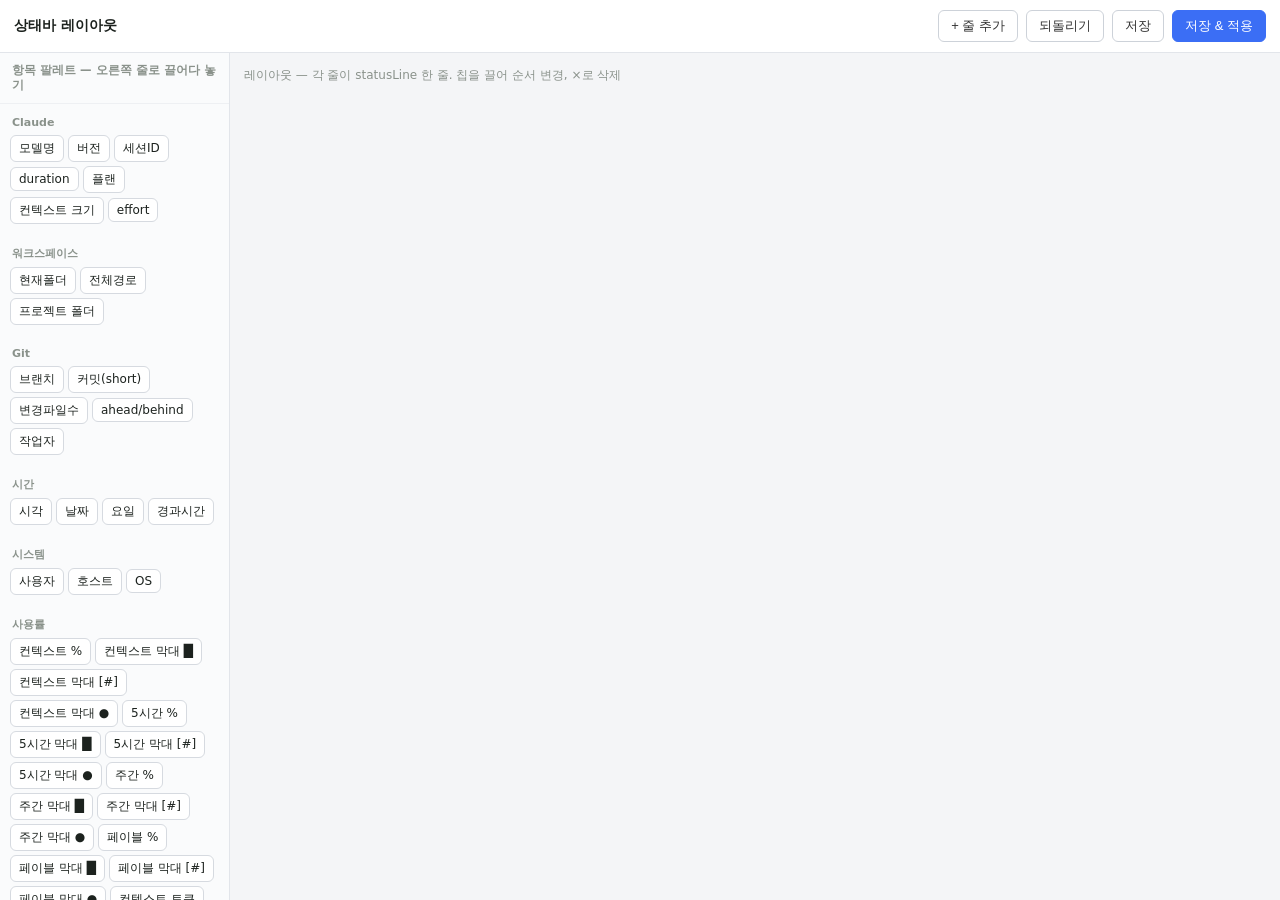
==== ClaudeCodeStatusBar/web/index.html @ 736a868c "feat: P2 StatusBar 모듈 - 상태바 탭에 레이아웃 편집기 + 저장&적용 - ClaudeCodeStatusBar.dll: config.json load/save + s" ====
<!doctype html>
<html lang="ko">
<head>
<meta charset="utf-8">
<meta name="viewport" content="width=device-width, initial-scale=1">
<title>상태바 설정</title>
<link rel="stylesheet" href="app.css">
</head>
<body>
<div class="editor">
  <header class="toolbar">
    <span class="title">상태바 레이아웃</span>
    <div class="tools">
      <button id="addRow" class="btn">+ 줄 추가</button>
      <button id="reloadBtn" class="btn">되돌리기</button>
      <button id="saveBtn" class="btn">저장</button>
      <button id="applyBtn" class="btn primary">저장 &amp; 적용</button>
    </div>
  </header>

  <div id="toast" class="toast" hidden></div>

  <div class="main">
    <aside class="palette">
      <div class="palette-head">항목 팔레트 — 오른쪽 줄로 끌어다 놓기</div>
      <div id="paletteBody" class="palette-body"></div>
    </aside>
    <section class="canvas">
      <div class="canvas-head">레이아웃 — 각 줄이 statusLine 한 줄. 칩을 끌어 순서 변경, ×로 삭제</div>
      <div id="rows" class="rows"></div>
    </section>
  </div>
</div>
<script src="app.js"></script>
</body>
</html>
---- ClaudeCodeStatusBar/web/app.css ----
* { box-sizing: border-box; margin: 0; padding: 0; }
html, body { height: 100%; }
body {
  font-family: "Segoe UI", system-ui, sans-serif;
  background: #f4f5f7; color: #1c221e; overflow: hidden;
}
.editor { height: 100vh; display: flex; flex-direction: column; }

.toolbar {
  display: flex; align-items: center; gap: 12px;
  padding: 10px 14px; background: #fff; border-bottom: 1px solid #e2e5ea; flex: none;
}
.title { font-weight: 600; font-size: 14px; }
.tools { margin-left: auto; display: flex; gap: 8px; }
.btn {
  border: 1px solid #cdd2d9; background: #fff; color: #333;
  padding: 6px 12px; border-radius: 6px; font-size: 13px; cursor: pointer;
}
.btn:hover { background: #f0f1f3; }
.btn.primary { background: #3b6ef5; border-color: #3b6ef5; color: #fff; }
.btn.primary:hover { background: #2f5ed6; }

.toast {
  margin: 8px 14px -2px; padding: 8px 12px; border-radius: 6px; font-size: 13px;
  border: 1px solid #cdd2d9; background: #eef0f3;
}
.toast.ok  { background: #e4f1e9; border-color: #bfe0cc; color: #2f7d51; }
.toast.err { background: #f7e0db; border-color: #e7b6ac; color: #b0392c; }

.main { flex: 1; display: flex; min-height: 0; }

/* 팔레트 */
.palette { flex: 0 0 230px; border-right: 1px solid #e2e5ea; background: #fafbfc; overflow-y: auto; }
.palette-head {
  padding: 10px 12px; font-size: 11.5px; font-weight: 600; color: #8a928b;
  position: sticky; top: 0; background: #fafbfc; border-bottom: 1px solid #eef0f3;
}
.pal-group { padding: 4px 8px 8px; }
.pal-cat { font-size: 11px; color: #8a928b; padding: 8px 4px 4px; font-weight: 600; }
.pal-chip {
  display: inline-block; margin: 2px; padding: 4px 8px; font-size: 12px;
  background: #fff; border: 1px solid #d6dae0; border-radius: 6px; cursor: grab;
}
.pal-chip:hover { border-color: #3b6ef5; color: #2f5ed6; }

/* 캔버스 */
.canvas { flex: 1; overflow-y: auto; padding: 14px; }
.canvas-head { font-size: 12px; color: #8a928b; margin-bottom: 10px; }
.rows { display: flex; flex-direction: column; gap: 10px; }
.row { display: flex; align-items: flex-start; gap: 8px; }
.dropzone {
  flex: 1; min-height: 44px; display: flex; flex-wrap: wrap; align-items: center; gap: 6px;
  padding: 8px; background: #fff; border: 1px dashed #cdd2d9; border-radius: 8px;
}
.dropzone.over { border-color: #3b6ef5; background: #eef3ff; }
.chip {
  display: inline-flex; align-items: center; gap: 6px;
  padding: 4px 6px 4px 10px; font-size: 12px;
  background: #eef1f6; border: 1px solid #d6dae0; border-radius: 6px; cursor: grab;
}
.chip.dragging { opacity: .4; }
.chip-del { border: 0; background: transparent; color: #8a928b; cursor: pointer; font-size: 14px; line-height: 1; padding: 0 2px; }
.chip-del:hover { color: #b0392c; }
.row-del {
  border: 1px solid #e7c9c2; background: #fff; color: #b0392c;
  padding: 8px 10px; border-radius: 6px; font-size: 12px; cursor: pointer; white-space: nowrap;
}
.row-del:hover { background: #f7e0db; }
.empty-hint { color: #b3b8bf; font-size: 12px; padding: 2px 4px; }

button:focus-visible, .pal-chip:focus-visible { outline: 2px solid #3b6ef5; outline-offset: 1px; }
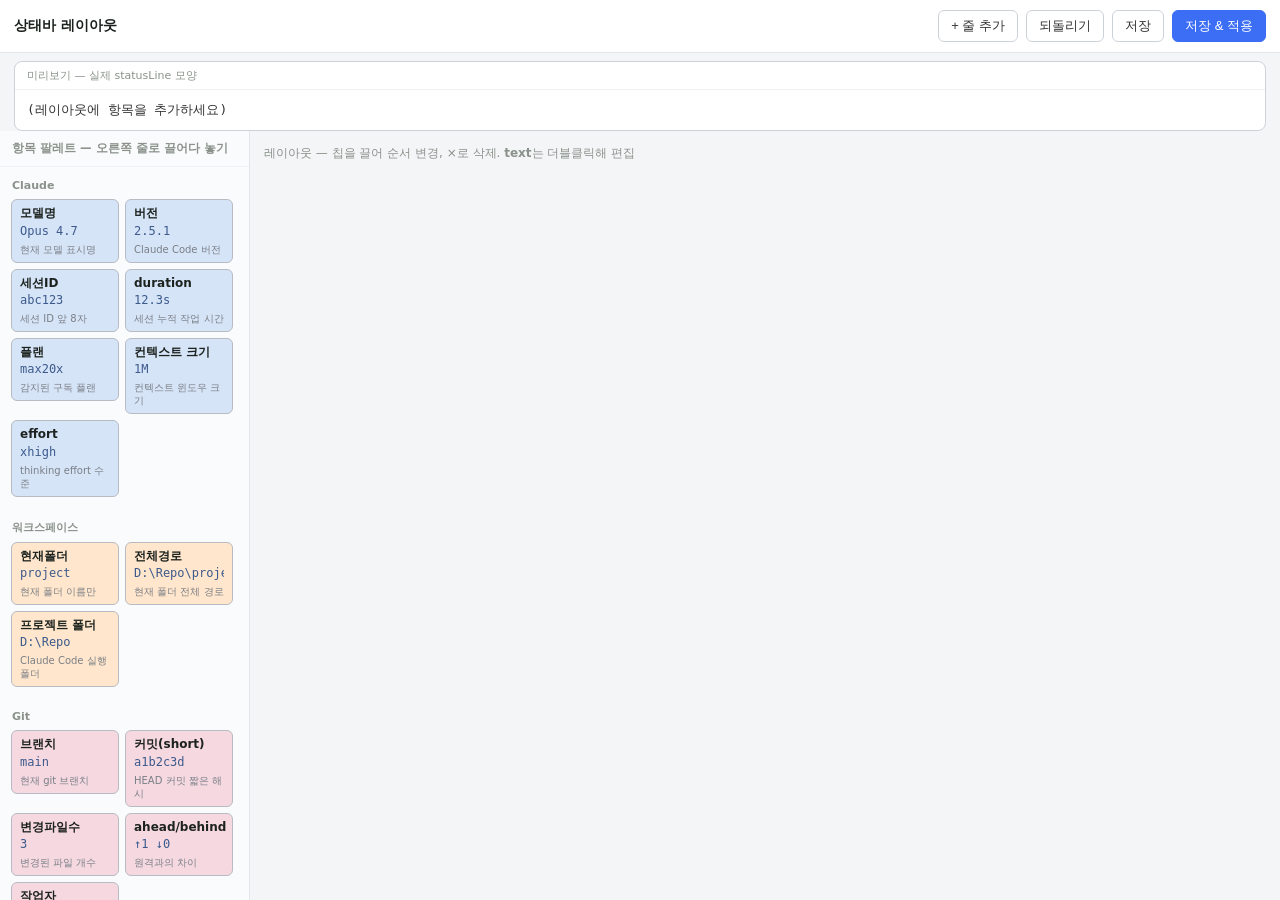
==== commit 350163e7: "fix: 좌우 테마 라이트 통일 + 상태바 편집기 기능 복원 - Core shell.css: 다크 → 라이트(모듈 web 라이트 팔레트와 통일). 좌측 탭바 /   우측 콘텐츠 테" ====
--- a/ClaudeCodeStatusBar/web/index.html
+++ b/ClaudeCodeStatusBar/web/index.html
@@ -20,13 +20,18 @@
 
   <div id="toast" class="toast" hidden></div>
 
+  <section class="preview-box">
+    <div class="preview-head">미리보기 — 실제 statusLine 모양</div>
+    <pre id="preview" class="preview">(레이아웃에 항목을 추가하세요)</pre>
+  </section>
+
   <div class="main">
     <aside class="palette">
       <div class="palette-head">항목 팔레트 — 오른쪽 줄로 끌어다 놓기</div>
       <div id="paletteBody" class="palette-body"></div>
     </aside>
     <section class="canvas">
-      <div class="canvas-head">레이아웃 — 각 줄이 statusLine 한 줄. 칩을 끌어 순서 변경, ×로 삭제</div>
+      <div class="canvas-head">레이아웃 — 칩을 끌어 순서 변경, ×로 삭제. <b>text</b>는 더블클릭해 편집</div>
       <div id="rows" class="rows"></div>
     </section>
   </div>
--- a/ClaudeCodeStatusBar/web/app.css
+++ b/ClaudeCodeStatusBar/web/app.css
@@ -27,10 +27,20 @@
 .toast.ok  { background: #e4f1e9; border-color: #bfe0cc; color: #2f7d51; }
 .toast.err { background: #f7e0db; border-color: #e7b6ac; color: #b0392c; }
 
+/* 미리보기 (실제 statusLine 모양) */
+.preview-box { margin: 8px 14px 0; border: 1px solid #cdd2d9; border-radius: 8px; background: #fff; flex: none; }
+.preview-head { padding: 6px 12px; font-size: 11px; color: #8a928b; border-bottom: 1px solid #eef0f3; }
+.preview {
+  padding: 10px 12px; margin: 0;
+  font-family: "Cascadia Code", "Consolas", ui-monospace, monospace;
+  font-size: 13px; line-height: 1.55; color: #333;
+  white-space: pre; overflow-x: auto; max-height: 120px; overflow-y: auto;
+}
+
 .main { flex: 1; display: flex; min-height: 0; }
 
-/* 팔레트 */
-.palette { flex: 0 0 230px; border-right: 1px solid #e2e5ea; background: #fafbfc; overflow-y: auto; }
+/* 팔레트 — 칩에 이름 + 예시값 + 설명 */
+.palette { flex: 0 0 250px; border-right: 1px solid #e2e5ea; background: #fafbfc; overflow-y: auto; }
 .palette-head {
   padding: 10px 12px; font-size: 11.5px; font-weight: 600; color: #8a928b;
   position: sticky; top: 0; background: #fafbfc; border-bottom: 1px solid #eef0f3;
@@ -38,10 +48,17 @@
 .pal-group { padding: 4px 8px 8px; }
 .pal-cat { font-size: 11px; color: #8a928b; padding: 8px 4px 4px; font-weight: 600; }
 .pal-chip {
-  display: inline-block; margin: 2px; padding: 4px 8px; font-size: 12px;
-  background: #fff; border: 1px solid #d6dae0; border-radius: 6px; cursor: grab;
+  display: inline-block; vertical-align: top; width: 108px;
+  margin: 3px; padding: 6px 8px; border: 1px solid #b8bcc2; border-radius: 6px; cursor: grab;
 }
-.pal-chip:hover { border-color: #3b6ef5; color: #2f5ed6; }
+.pal-chip:hover { border-color: #3b6ef5; }
+.chip-name { font-weight: 600; font-size: 12px; line-height: 1.2; }
+.chip-sample {
+  font-family: "Cascadia Code", "Consolas", monospace; font-size: 12px; color: #3C5A8C;
+  margin-top: 3px; min-height: 16px; overflow: hidden; white-space: nowrap;
+}
+.pal-chip.is-icon .chip-sample { font-size: 20px; }
+.chip-desc { font-size: 10px; color: #7a7f86; margin-top: 3px; line-height: 1.3; }
 
 /* 캔버스 */
 .canvas { flex: 1; overflow-y: auto; padding: 14px; }
@@ -56,10 +73,12 @@
 .chip {
   display: inline-flex; align-items: center; gap: 6px;
   padding: 4px 6px 4px 10px; font-size: 12px;
-  background: #eef1f6; border: 1px solid #d6dae0; border-radius: 6px; cursor: grab;
+  border: 1px solid #b8bcc2; border-radius: 6px; cursor: grab;
 }
+.chip.editable { cursor: pointer; }
 .chip.dragging { opacity: .4; }
-.chip-del { border: 0; background: transparent; color: #8a928b; cursor: pointer; font-size: 14px; line-height: 1; padding: 0 2px; }
+.chip-lab { white-space: nowrap; }
+.chip-del { border: 0; background: transparent; color: #6a6f76; cursor: pointer; font-size: 14px; line-height: 1; padding: 0 2px; }
 .chip-del:hover { color: #b0392c; }
 .row-del {
   border: 1px solid #e7c9c2; background: #fff; color: #b0392c;
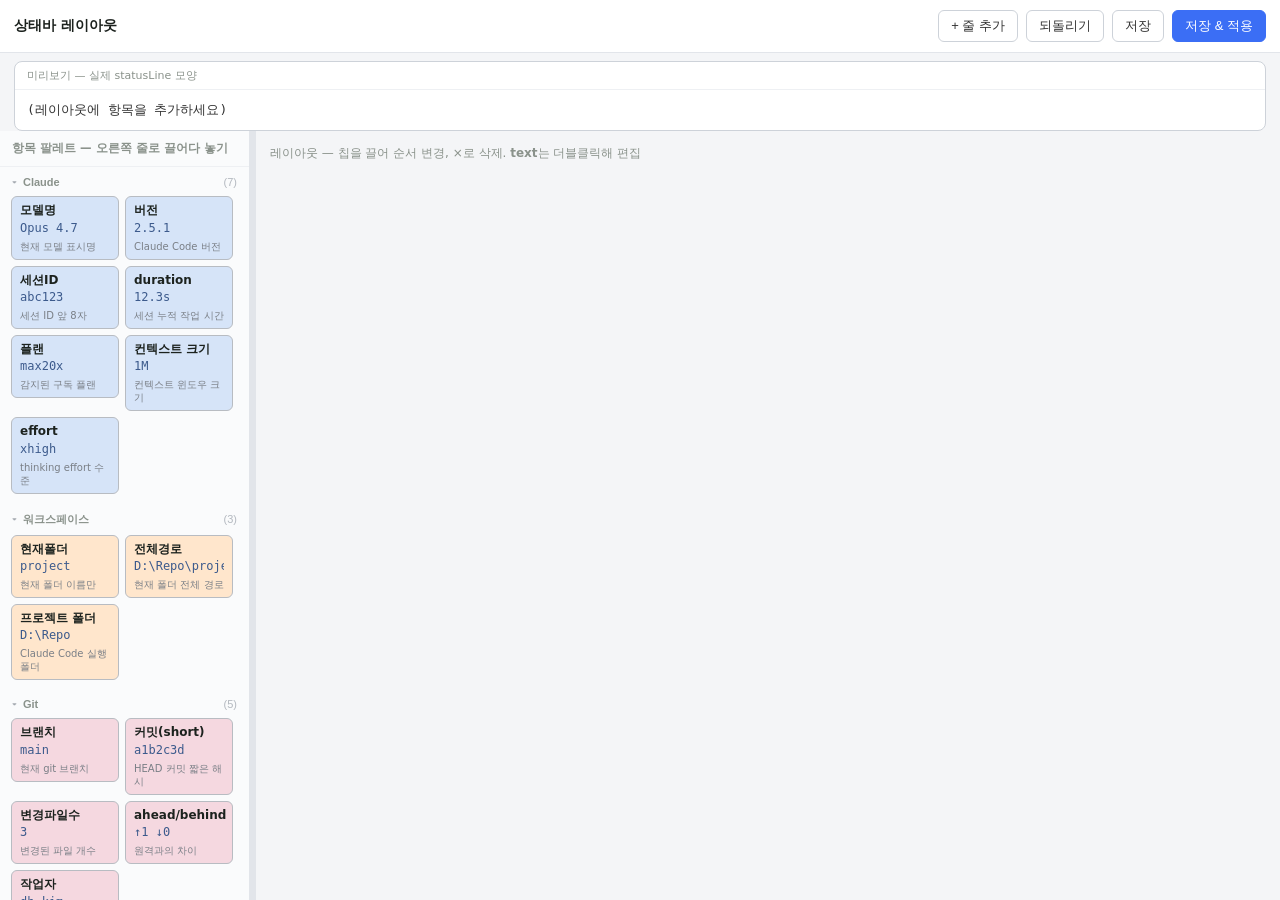
==== commit 39965f79: "feat: 팔레트/레이아웃 너비 조절(splitter) + 기본 창 1280x720 - statusbar 편집기: 팔레트 ↔ 레이아웃 사이 splitter 드래그로 너비 조절   " ====
--- a/ClaudeCodeStatusBar/web/index.html
+++ b/ClaudeCodeStatusBar/web/index.html
@@ -30,6 +30,7 @@
       <div class="palette-head">항목 팔레트 — 오른쪽 줄로 끌어다 놓기</div>
       <div id="paletteBody" class="palette-body"></div>
     </aside>
+    <div id="splitter" class="splitter" title="드래그하여 팔레트/레이아웃 너비 조절"></div>
     <section class="canvas">
       <div class="canvas-head">레이아웃 — 칩을 끌어 순서 변경, ×로 삭제. <b>text</b>는 더블클릭해 편집</div>
       <div id="rows" class="rows"></div>
--- a/ClaudeCodeStatusBar/web/app.css
+++ b/ClaudeCodeStatusBar/web/app.css
@@ -39,14 +39,28 @@
 
 .main { flex: 1; display: flex; min-height: 0; }
 
+/* 팔레트 ↔ 레이아웃 너비 조절 손잡이 */
+.splitter { flex: 0 0 6px; cursor: col-resize; background: #e2e5ea; }
+.splitter:hover, .splitter.dragging { background: #3b6ef5; }
+
 /* 팔레트 — 칩에 이름 + 예시값 + 설명 */
 .palette { flex: 0 0 250px; border-right: 1px solid #e2e5ea; background: #fafbfc; overflow-y: auto; }
 .palette-head {
   padding: 10px 12px; font-size: 11.5px; font-weight: 600; color: #8a928b;
   position: sticky; top: 0; background: #fafbfc; border-bottom: 1px solid #eef0f3;
 }
-.pal-group { padding: 4px 8px 8px; }
-.pal-cat { font-size: 11px; color: #8a928b; padding: 8px 4px 4px; font-weight: 600; }
+.pal-group { padding: 2px 8px 6px; }
+.pal-cat {
+  display: flex; align-items: center; gap: 6px; width: 100%;
+  border: 0; background: transparent; cursor: pointer; text-align: left;
+  padding: 7px 4px 5px; font-size: 11px; font-weight: 600; color: #8a928b;
+  border-radius: 5px;
+}
+.pal-cat:hover { color: #333; background: #eef0f3; }
+.pal-arrow { font-size: 9px; color: #a3a8af; display: inline-block; transition: transform .15s; }
+.pal-group.collapsed .pal-arrow { transform: rotate(-90deg); }
+.pal-count { margin-left: auto; color: #b3b8bf; font-weight: 400; }
+.pal-group.collapsed .pal-items { display: none; }
 .pal-chip {
   display: inline-block; vertical-align: top; width: 108px;
   margin: 3px; padding: 6px 8px; border: 1px solid #b8bcc2; border-radius: 6px; cursor: grab;
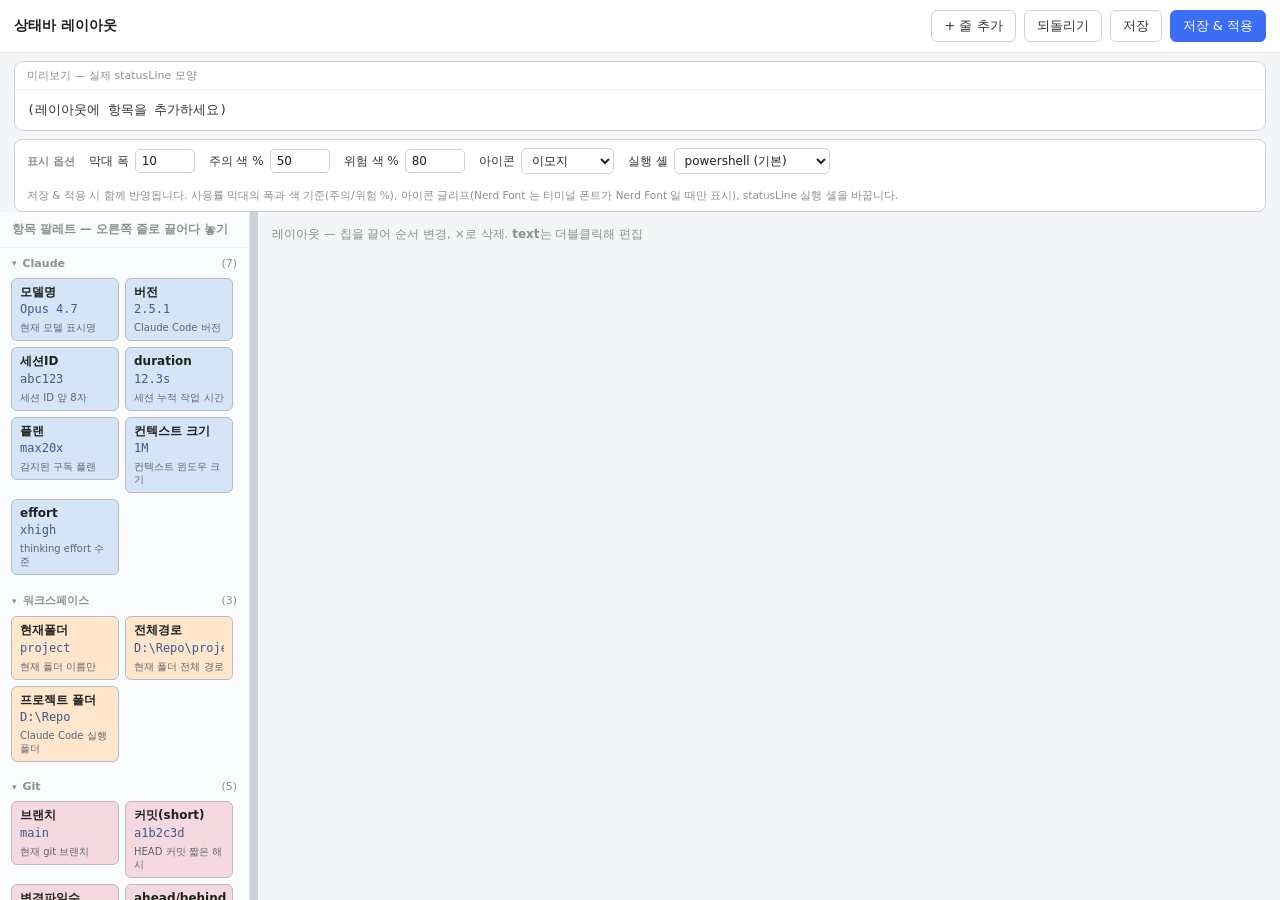
==== commit 53a1475a: "feat: 프로그램 설정 확장 — 테마·창 크기·시작 탭·동기화/상태바 옵션 - 설정 탭: 다크/라이트 테마(전 탭 주입·유지), 창 크기 해상도 드롭다운(즉시 적용+저장),   " ====
--- a/ClaudeCodeStatusBar/web/index.html
+++ b/ClaudeCodeStatusBar/web/index.html
@@ -25,6 +25,32 @@
     <pre id="preview" class="preview">(레이아웃에 항목을 추가하세요)</pre>
   </section>
 
+  <section class="opts">
+    <span class="opts-title">표시 옵션</span>
+    <label class="opt">막대 폭
+      <input id="optBarW" type="number" min="4" max="40" step="1" value="10">
+    </label>
+    <label class="opt">주의 색 %
+      <input id="optWarn" type="number" min="1" max="99" step="1" value="50">
+    </label>
+    <label class="opt">위험 색 %
+      <input id="optCrit" type="number" min="2" max="100" step="1" value="80">
+    </label>
+    <label class="opt">아이콘
+      <select id="optIcon">
+        <option value="emoji">이모지</option>
+        <option value="nerd">Nerd Font</option>
+      </select>
+    </label>
+    <label class="opt">실행 셸
+      <select id="optShell">
+        <option value="powershell">powershell (기본)</option>
+        <option value="pwsh">pwsh (PowerShell 7)</option>
+      </select>
+    </label>
+    <span class="opts-hint">저장 &amp; 적용 시 함께 반영됩니다. 사용률 막대의 폭과 색 기준(주의/위험 %), 아이콘 글리프(Nerd Font 는 터미널 폰트가 Nerd Font 일 때만 표시), statusLine 실행 셸을 바꿉니다.</span>
+  </section>
+
   <div class="main">
     <aside class="palette">
       <div class="palette-head">항목 팔레트 — 오른쪽 줄로 끌어다 놓기</div>
--- a/ClaudeCodeStatusBar/web/app.css
+++ b/ClaudeCodeStatusBar/web/app.css
@@ -1,104 +1,153 @@
+/* 팔레트 — 라이트 기본, data-theme=dark 시 다크 (셸이 root 에 data-theme 주입).
+   칩 배경은 항목 구분용 파스텔(bgFor, JS 인라인)이라 테마와 무관 — 칩 내부 글자는 고정 잉크 사용. */
+:root {
+  --bg:#f4f5f7; --win:#fff; --s2:#fafbfc; --s3:#eef0f3;
+  --ink:#1c221e; --ink2:#333; --ink3:#8a928b; --ink4:#6a6f76;
+  --line:#e2e5ea; --line2:#cdd2d9; --line3:#b8bcc2;
+  --accent:#3b6ef5; --accent2:#2f5ed6; --on-accent:#fff;
+  --good:#2f7d51; --good-bg:#e4f1e9; --good-line:#bfe0cc;
+  --crit:#b0392c; --crit-bg:#f7e0db; --crit-line:#e7b6ac;
+  --chip-ink:#1c221e; --chip-sample:#3C5A8C; --chip-desc:#5d646d;
+}
+:root[data-theme="dark"] {
+  --bg:#16181b; --win:#1f2226; --s2:#24282d; --s3:#2b3037;
+  --ink:#e8eaed; --ink2:#c6cbd2; --ink3:#7e858e; --ink4:#969ca6;
+  --line:#2e333a; --line2:#3a4048; --line3:#4a515a;
+  --accent:#6b93ff; --accent2:#85a6ff; --on-accent:#10151f;
+  --good:#5ebe86; --good-bg:#16281e; --good-line:#274a36;
+  --crit:#d65f50; --crit-bg:#2e1a17; --crit-line:#4a2620;
+}
+
 * { box-sizing: border-box; margin: 0; padding: 0; }
 html, body { height: 100%; }
 body {
   font-family: "Segoe UI", system-ui, sans-serif;
-  background: #f4f5f7; color: #1c221e; overflow: hidden;
+  background: var(--bg); color: var(--ink); overflow: hidden;
 }
 .editor { height: 100vh; display: flex; flex-direction: column; }
 
 .toolbar {
   display: flex; align-items: center; gap: 12px;
-  padding: 10px 14px; background: #fff; border-bottom: 1px solid #e2e5ea; flex: none;
+  padding: 10px 14px; background: var(--win); border-bottom: 1px solid var(--line); flex: none;
 }
-.title { font-weight: 600; font-size: 14px; }
+.title { font-weight: 600; font-size: 0.875rem; }
 .tools { margin-left: auto; display: flex; gap: 8px; }
 .btn {
-  border: 1px solid #cdd2d9; background: #fff; color: #333;
-  padding: 6px 12px; border-radius: 6px; font-size: 13px; cursor: pointer;
+  border: 1px solid var(--line2); background: var(--win); color: var(--ink2);
+  padding: 6px 12px; border-radius: 6px; font-size: 0.8125rem; cursor: pointer;
+  font-family: inherit;
 }
-.btn:hover { background: #f0f1f3; }
-.btn.primary { background: #3b6ef5; border-color: #3b6ef5; color: #fff; }
-.btn.primary:hover { background: #2f5ed6; }
+.btn:hover { background: var(--s3); }
+.btn.primary { background: var(--accent); border-color: var(--accent); color: var(--on-accent); }
+.btn.primary:hover { background: var(--accent2); }
 
 .toast {
-  margin: 8px 14px -2px; padding: 8px 12px; border-radius: 6px; font-size: 13px;
-  border: 1px solid #cdd2d9; background: #eef0f3;
+  margin: 8px 14px -2px; padding: 8px 12px; border-radius: 6px; font-size: 0.8125rem;
+  border: 1px solid var(--line2); background: var(--s3); color: var(--ink);
 }
-.toast.ok  { background: #e4f1e9; border-color: #bfe0cc; color: #2f7d51; }
-.toast.err { background: #f7e0db; border-color: #e7b6ac; color: #b0392c; }
+.toast.ok  { background: var(--good-bg); border-color: var(--good-line); color: var(--good); }
+.toast.err { background: var(--crit-bg); border-color: var(--crit-line); color: var(--crit); }
 
 /* 미리보기 (실제 statusLine 모양) */
-.preview-box { margin: 8px 14px 0; border: 1px solid #cdd2d9; border-radius: 8px; background: #fff; flex: none; }
-.preview-head { padding: 6px 12px; font-size: 11px; color: #8a928b; border-bottom: 1px solid #eef0f3; }
+.preview-box { margin: 8px 14px 0; border: 1px solid var(--line2); border-radius: 8px; background: var(--win); flex: none; }
+.preview-head { padding: 6px 12px; font-size: 0.6875rem; color: var(--ink3); border-bottom: 1px solid var(--s3); }
 .preview {
   padding: 10px 12px; margin: 0;
   font-family: "Cascadia Code", "Consolas", ui-monospace, monospace;
-  font-size: 13px; line-height: 1.55; color: #333;
+  font-size: 0.8125rem; line-height: 1.55; color: var(--ink2);
   white-space: pre; overflow-x: auto; max-height: 120px; overflow-y: auto;
 }
+
+/* 표시 옵션 (막대 폭/색 임계값/아이콘/실행 셸 — 저장&적용 시 config.json options 로 기록) */
+.opts {
+  display: flex; align-items: center; gap: 14px; flex-wrap: wrap;
+  margin: 8px 14px 0; padding: 8px 12px;
+  border: 1px solid var(--line2); border-radius: 8px; background: var(--win); flex: none;
+}
+.opts-title { font-size: 0.6875rem; font-weight: 600; color: var(--ink3); }
+.opt { display: flex; align-items: center; gap: 6px; font-size: 0.75rem; color: var(--ink2); white-space: nowrap; }
+.opt input, .opt select {
+  font-size: 0.75rem; padding: 4px 6px; border: 1px solid var(--line2); border-radius: 5px;
+  background: var(--win); color: var(--ink); font-family: inherit;
+}
+.opt input[type="number"] { width: 60px; }
+.opts-hint { flex-basis: 100%; font-size: 0.65625rem; color: var(--ink3); line-height: 1.4; }
 
 .main { flex: 1; display: flex; min-height: 0; }
 
 /* 팔레트 ↔ 레이아웃 너비 조절 손잡이 */
-.splitter { flex: 0 0 6px; cursor: col-resize; background: #e2e5ea; }
-.splitter:hover, .splitter.dragging { background: #3b6ef5; }
+.splitter {
+  position: relative;
+  flex: 0 0 8px; cursor: ew-resize;
+  background: var(--line2); transition: background .12s;
+}
+/* hover/드래그 hit 영역을 좌우로 넓혀 얇은 손잡이에서도 ew-resize 커서가 잡히게.
+   ew-resize(↔)는 Windows 시스템 커서(IDC_SIZEWE)라 사용자 커스텀 포인터 테마가 반영된다.
+   col-resize 는 WebView2(Chromium)가 자체 번들 커서로 그려 테마가 무시되므로 쓰지 않는다. */
+.splitter::before {
+  content: ""; position: absolute; top: 0; bottom: 0; left: -5px; right: -5px; cursor: ew-resize;
+}
+.splitter:hover, .splitter.dragging { background: var(--line3); }
 
 /* 팔레트 — 칩에 이름 + 예시값 + 설명 */
-.palette { flex: 0 0 250px; border-right: 1px solid #e2e5ea; background: #fafbfc; overflow-y: auto; }
+.palette { flex: 0 0 250px; border-right: 1px solid var(--line); background: var(--s2); overflow-y: auto; }
 .palette-head {
-  padding: 10px 12px; font-size: 11.5px; font-weight: 600; color: #8a928b;
-  position: sticky; top: 0; background: #fafbfc; border-bottom: 1px solid #eef0f3;
+  padding: 10px 12px; font-size: 0.71875rem; font-weight: 600; color: var(--ink3);
+  position: sticky; top: 0; background: var(--s2); border-bottom: 1px solid var(--s3);
 }
 .pal-group { padding: 2px 8px 6px; }
 .pal-cat {
   display: flex; align-items: center; gap: 6px; width: 100%;
   border: 0; background: transparent; cursor: pointer; text-align: left;
-  padding: 7px 4px 5px; font-size: 11px; font-weight: 600; color: #8a928b;
-  border-radius: 5px;
+  padding: 7px 4px 5px; font-size: 0.6875rem; font-weight: 600; color: var(--ink3);
+  border-radius: 5px; font-family: inherit;
 }
-.pal-cat:hover { color: #333; background: #eef0f3; }
-.pal-arrow { font-size: 9px; color: #a3a8af; display: inline-block; transition: transform .15s; }
+.pal-cat:hover { color: var(--ink2); background: var(--s3); }
+.pal-arrow { font-size: 0.5625rem; color: var(--ink3); display: inline-block; transition: transform .15s; }
 .pal-group.collapsed .pal-arrow { transform: rotate(-90deg); }
-.pal-count { margin-left: auto; color: #b3b8bf; font-weight: 400; }
+.pal-count { margin-left: auto; color: var(--ink3); font-weight: 400; }
 .pal-group.collapsed .pal-items { display: none; }
 .pal-chip {
   display: inline-block; vertical-align: top; width: 108px;
-  margin: 3px; padding: 6px 8px; border: 1px solid #b8bcc2; border-radius: 6px; cursor: grab;
+  margin: 3px; padding: 6px 8px; border: 1px solid var(--line3); border-radius: 6px; cursor: grab;
+  color: var(--chip-ink);
 }
-.pal-chip:hover { border-color: #3b6ef5; }
-.chip-name { font-weight: 600; font-size: 12px; line-height: 1.2; }
+.pal-chip:hover { border-color: var(--accent); }
+.chip-name { font-weight: 600; font-size: 0.75rem; line-height: 1.2; }
 .chip-sample {
-  font-family: "Cascadia Code", "Consolas", monospace; font-size: 12px; color: #3C5A8C;
+  font-family: "Cascadia Code", "Consolas", monospace; font-size: 0.75rem; color: var(--chip-sample);
   margin-top: 3px; min-height: 16px; overflow: hidden; white-space: nowrap;
 }
-.pal-chip.is-icon .chip-sample { font-size: 20px; }
-.chip-desc { font-size: 10px; color: #7a7f86; margin-top: 3px; line-height: 1.3; }
+.pal-chip.is-icon .chip-sample { font-size: 1.25rem; }
+.chip-desc { font-size: 0.625rem; color: var(--chip-desc); margin-top: 3px; line-height: 1.3; }
 
 /* 캔버스 */
 .canvas { flex: 1; overflow-y: auto; padding: 14px; }
-.canvas-head { font-size: 12px; color: #8a928b; margin-bottom: 10px; }
+.canvas-head { font-size: 0.75rem; color: var(--ink3); margin-bottom: 10px; }
 .rows { display: flex; flex-direction: column; gap: 10px; }
 .row { display: flex; align-items: flex-start; gap: 8px; }
 .dropzone {
   flex: 1; min-height: 44px; display: flex; flex-wrap: wrap; align-items: center; gap: 6px;
-  padding: 8px; background: #fff; border: 1px dashed #cdd2d9; border-radius: 8px;
+  padding: 8px; background: var(--win); border: 1px dashed var(--line2); border-radius: 8px;
 }
-.dropzone.over { border-color: #3b6ef5; background: #eef3ff; }
+.dropzone.over { border-color: var(--accent); background: color-mix(in srgb, var(--accent) 10%, var(--win)); }
 .chip {
   display: inline-flex; align-items: center; gap: 6px;
-  padding: 4px 6px 4px 10px; font-size: 12px;
-  border: 1px solid #b8bcc2; border-radius: 6px; cursor: grab;
+  padding: 4px 6px 4px 10px; font-size: 0.75rem;
+  border: 1px solid var(--line3); border-radius: 6px; cursor: grab;
+  color: var(--chip-ink);
 }
 .chip.editable { cursor: pointer; }
 .chip.dragging { opacity: .4; }
 .chip-lab { white-space: nowrap; }
-.chip-del { border: 0; background: transparent; color: #6a6f76; cursor: pointer; font-size: 14px; line-height: 1; padding: 0 2px; }
+.chip-del { border: 0; background: transparent; color: var(--chip-desc); cursor: pointer; font-size: 0.875rem; line-height: 1; padding: 0 2px; }
 .chip-del:hover { color: #b0392c; }
 .row-del {
-  border: 1px solid #e7c9c2; background: #fff; color: #b0392c;
-  padding: 8px 10px; border-radius: 6px; font-size: 12px; cursor: pointer; white-space: nowrap;
+  border: 1px solid var(--crit-line); background: var(--win); color: var(--crit);
+  padding: 8px 10px; border-radius: 6px; font-size: 0.75rem; cursor: pointer; white-space: nowrap;
+  font-family: inherit;
 }
-.row-del:hover { background: #f7e0db; }
-.empty-hint { color: #b3b8bf; font-size: 12px; padding: 2px 4px; }
+.row-del:hover { background: var(--crit-bg); }
+.empty-hint { color: var(--ink3); font-size: 0.75rem; padding: 2px 4px; }
 
-button:focus-visible, .pal-chip:focus-visible { outline: 2px solid #3b6ef5; outline-offset: 1px; }
+button:focus-visible, .pal-chip:focus-visible { outline: 2px solid var(--accent); outline-offset: 1px; }
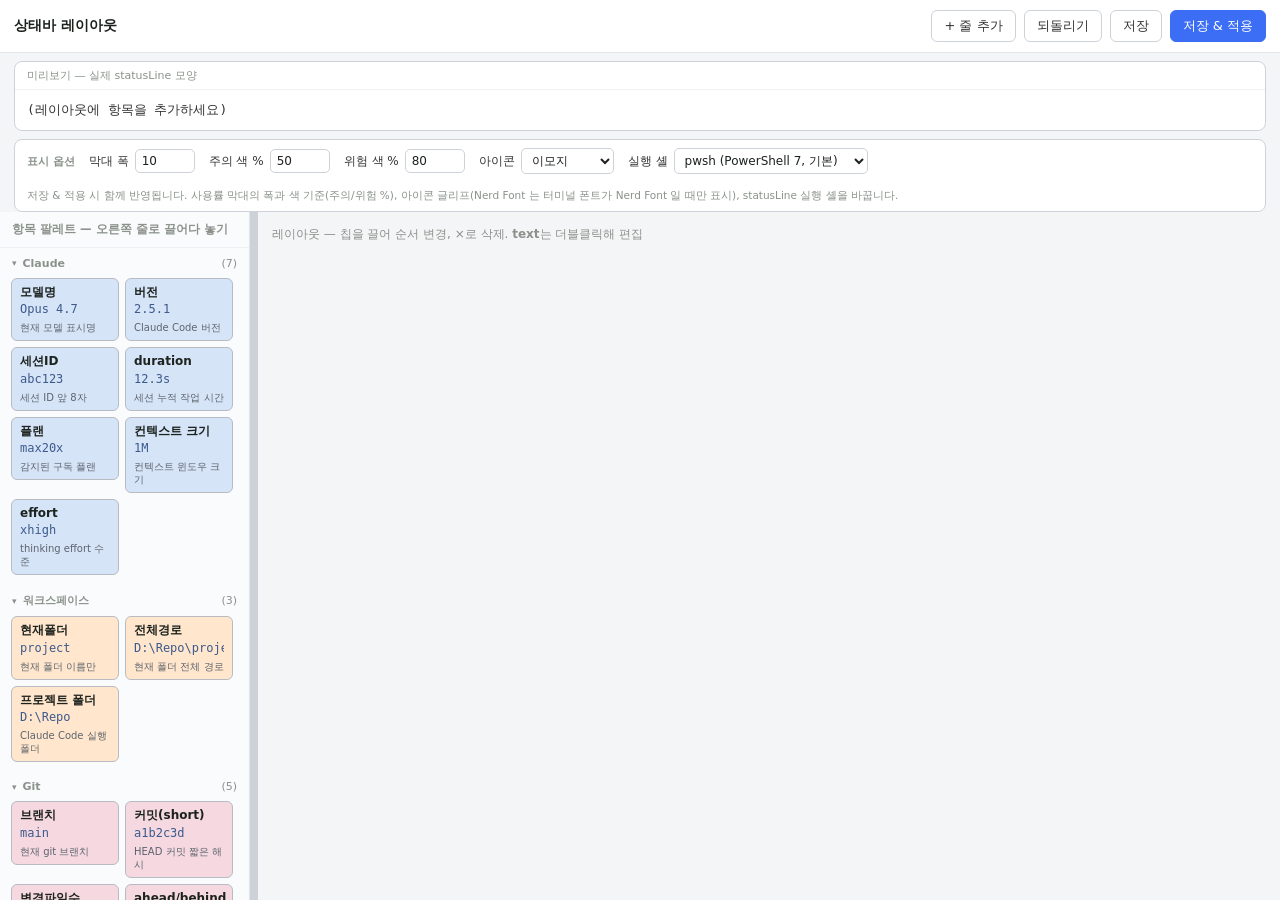
==== commit 9f0c99c7: "feat(statusbar): 기본 실행 셸을 pwsh 로 변경 + 미설치 시 powershell 폴백 - 표시 옵션의 실행 셸 기본값을 pwsh(PowerShell 7)로 변경." ====
--- a/ClaudeCodeStatusBar/web/index.html
+++ b/ClaudeCodeStatusBar/web/index.html
@@ -44,8 +44,8 @@
     </label>
     <label class="opt">실행 셸
       <select id="optShell">
-        <option value="powershell">powershell (기본)</option>
-        <option value="pwsh">pwsh (PowerShell 7)</option>
+        <option value="pwsh">pwsh (PowerShell 7, 기본)</option>
+        <option value="powershell">powershell (Windows 내장)</option>
       </select>
     </label>
     <span class="opts-hint">저장 &amp; 적용 시 함께 반영됩니다. 사용률 막대의 폭과 색 기준(주의/위험 %), 아이콘 글리프(Nerd Font 는 터미널 폰트가 Nerd Font 일 때만 표시), statusLine 실행 셸을 바꿉니다.</span>
